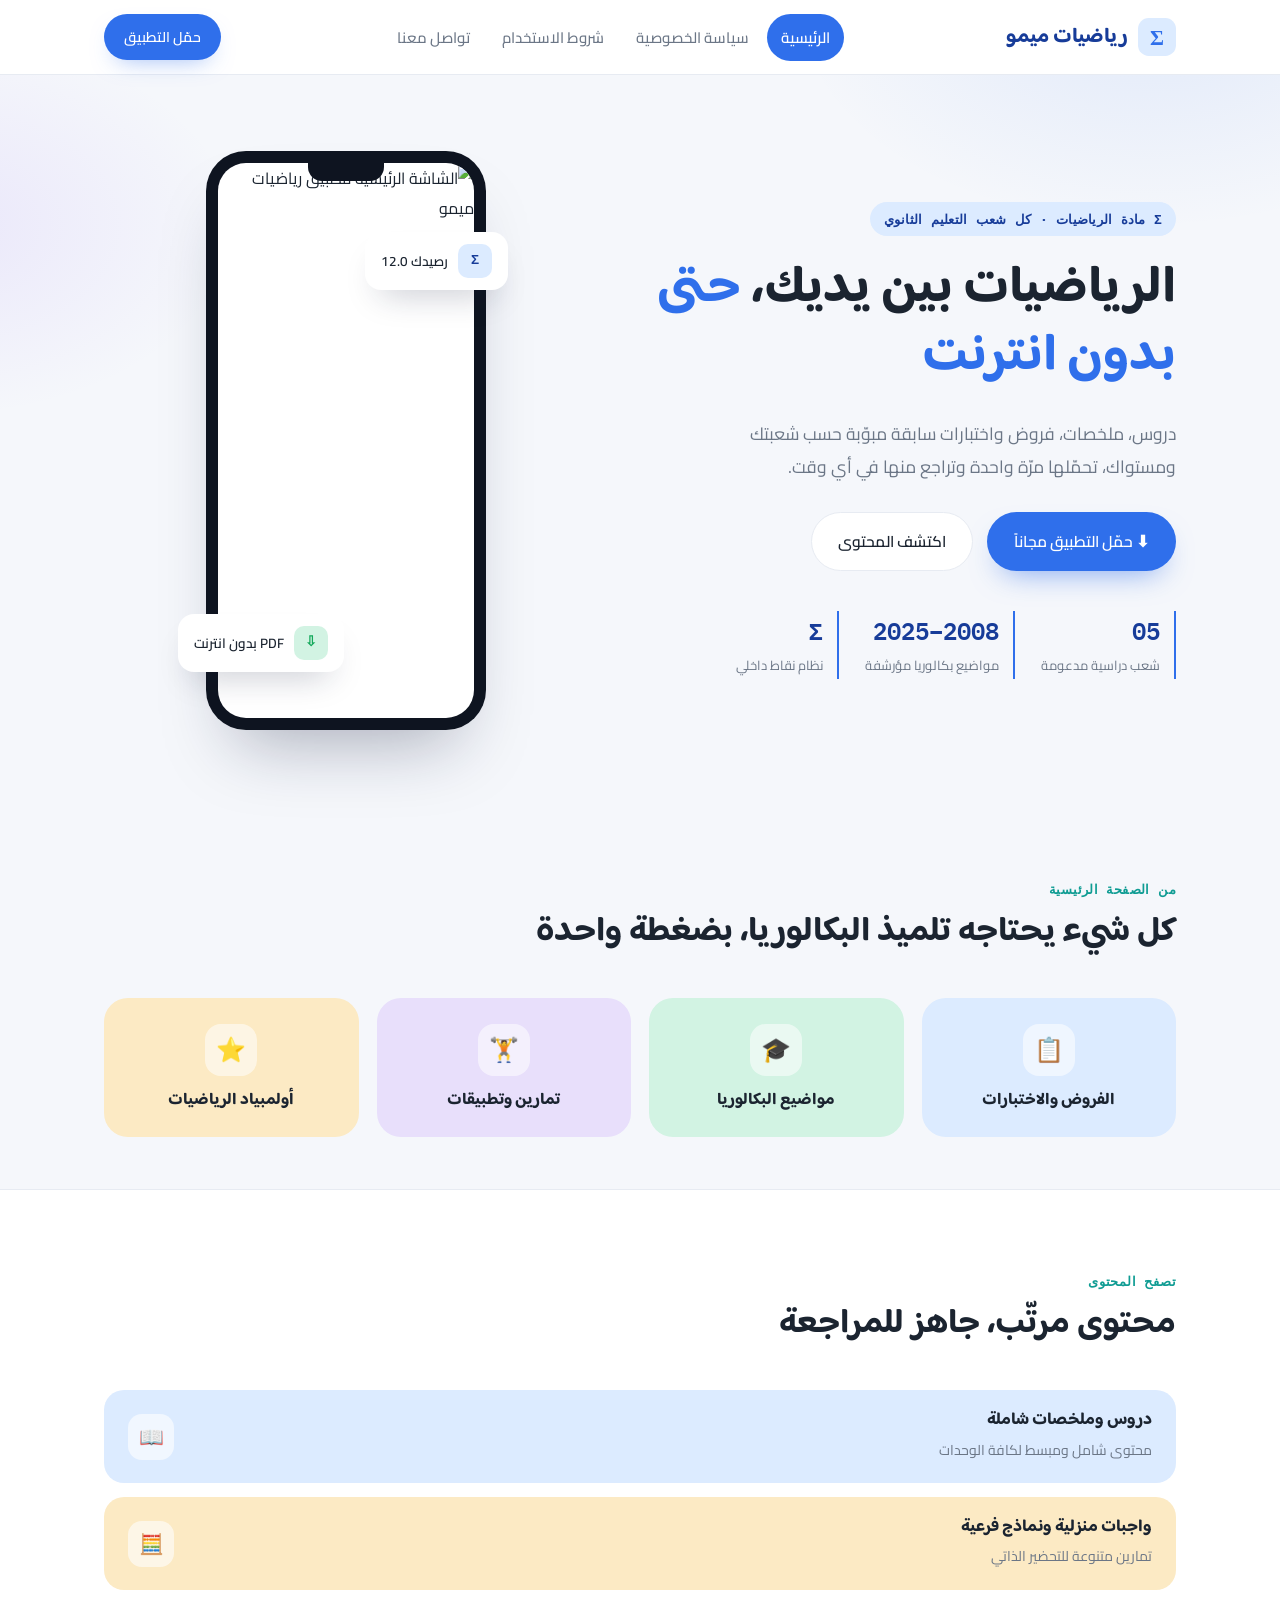
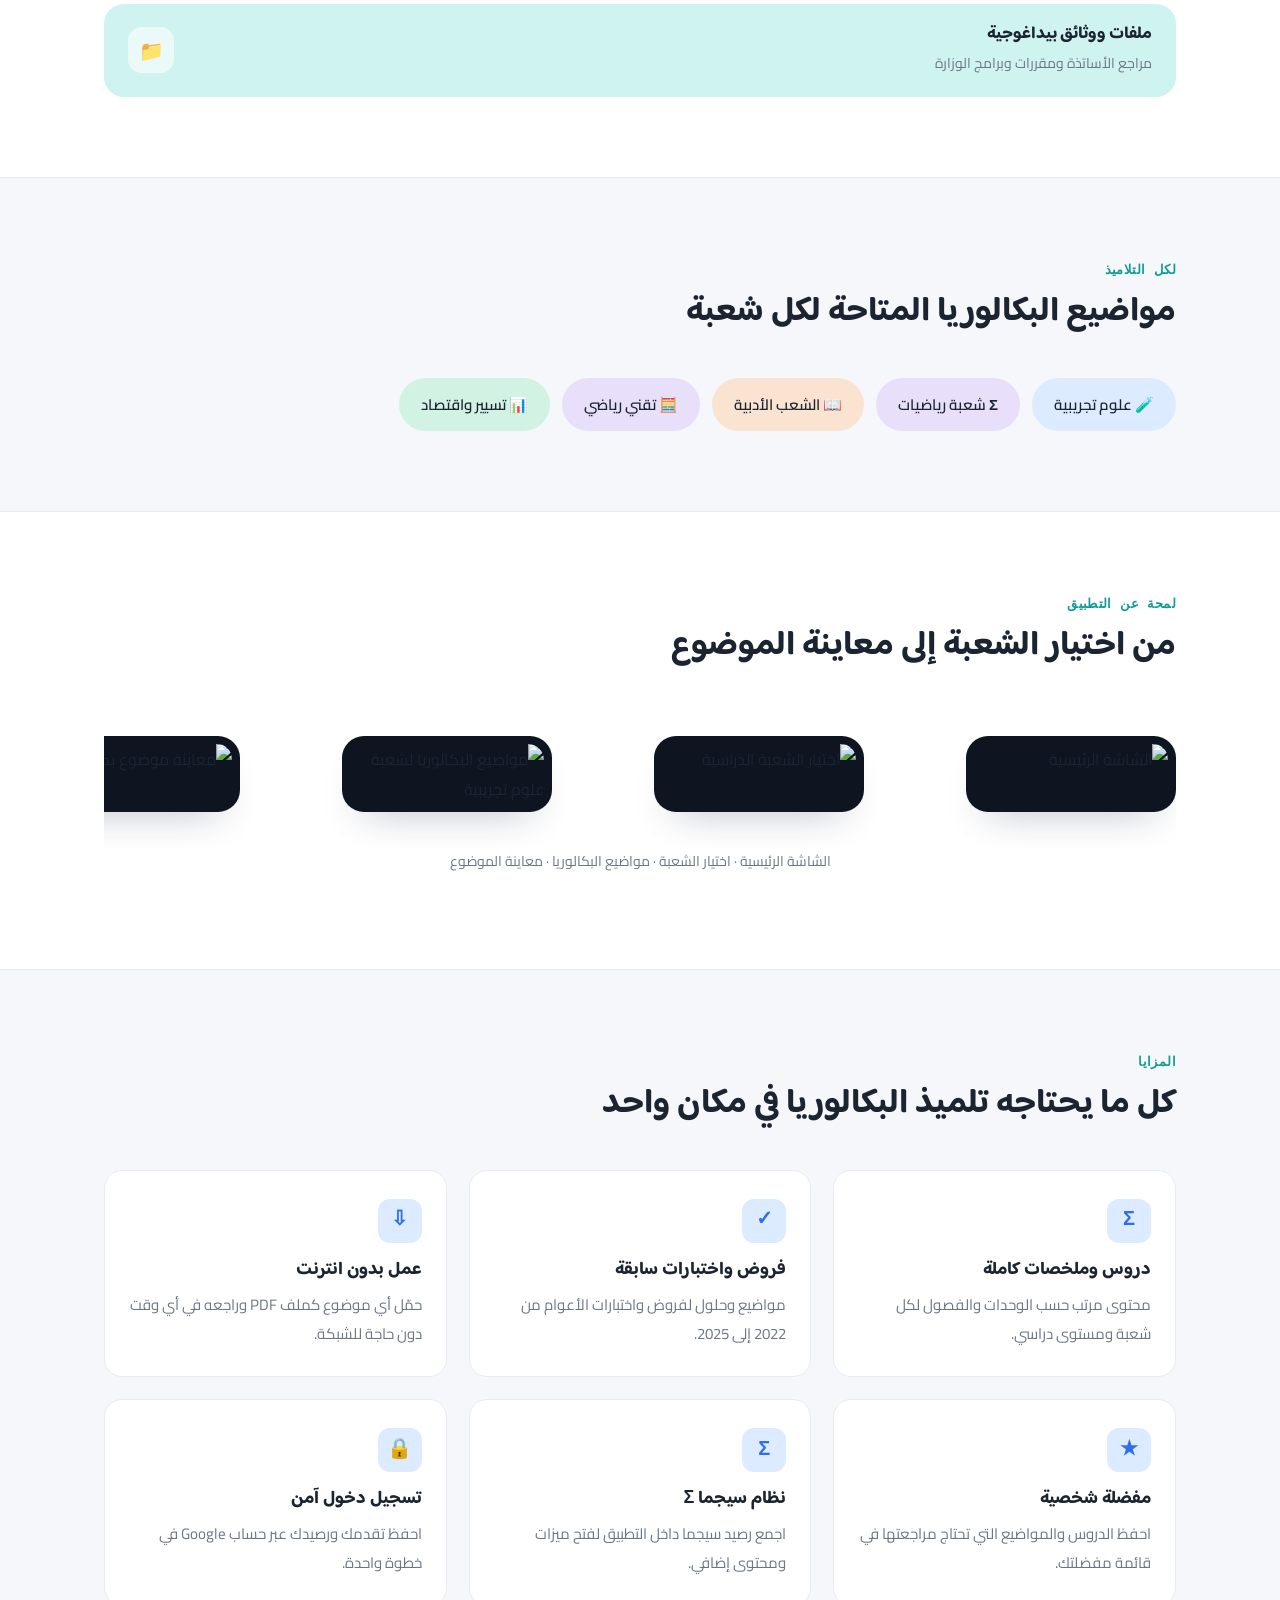
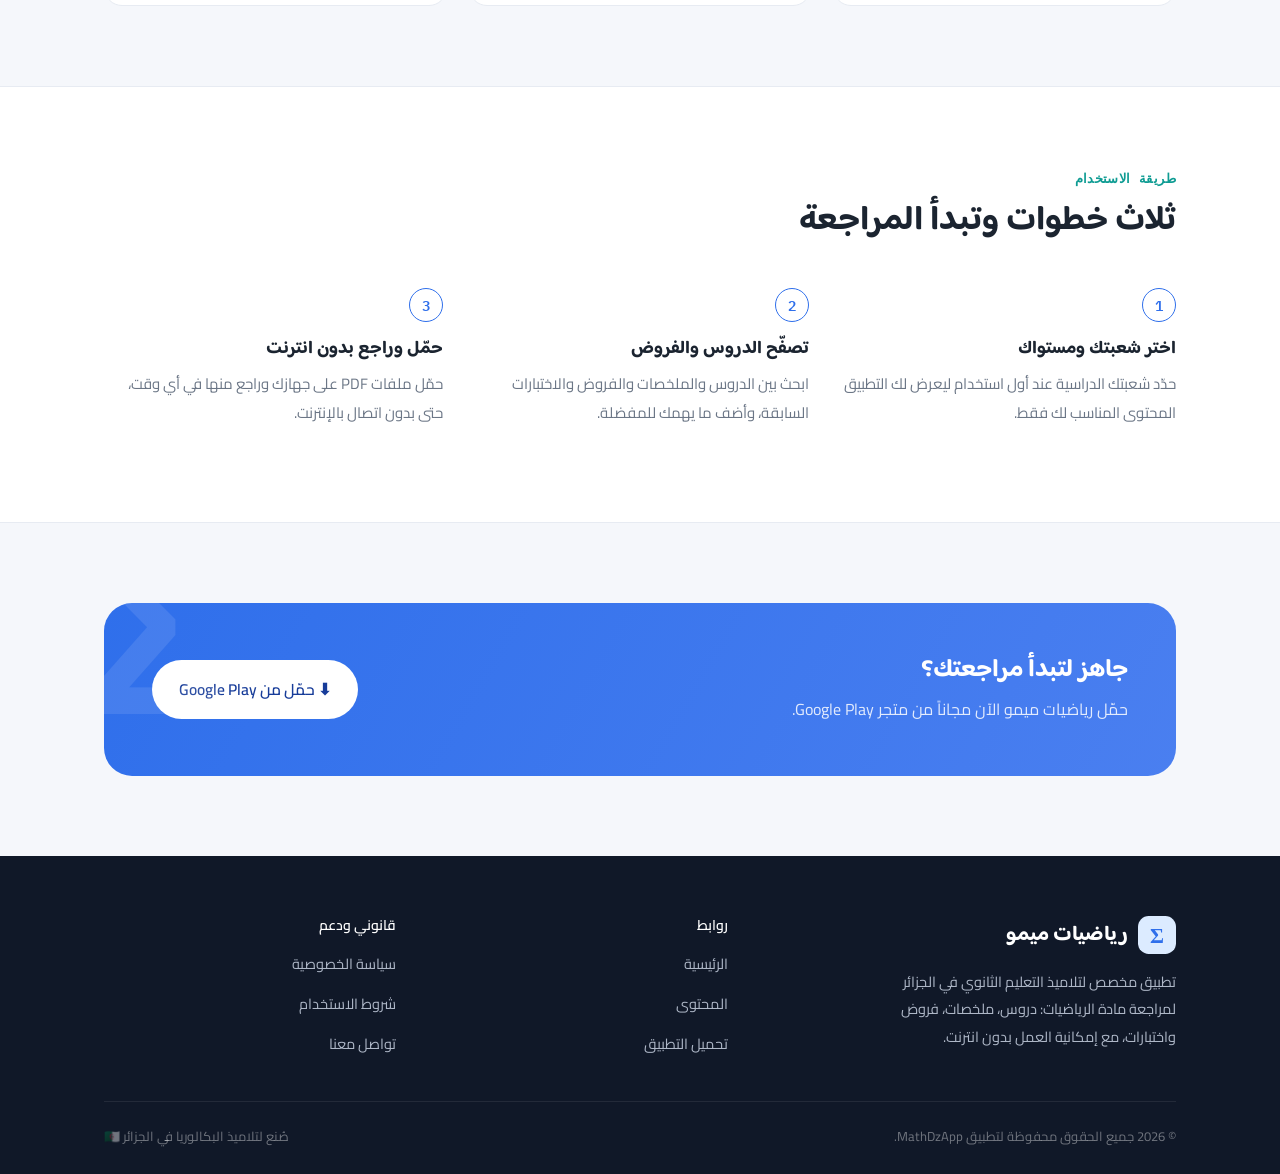
==== index.html @ 25da61ca "Add files via upload" ====
<!DOCTYPE html>
<html lang="ar" dir="rtl">
<head>
<meta charset="UTF-8">
<meta name="viewport" content="width=device-width, initial-scale=1.0">
<title>رياضيات ميمو — تطبيق الرياضيات لتلاميذ البكالوريا</title>
<meta name="description" content="رياضيات ميمو: دروس، ملخصات، فروض واختبارات في مادة الرياضيات لكل شعب التعليم الثانوي في الجزائر، مع إمكانية التحميل والعمل بدون انترنت.">
<link rel="icon" type="image/svg+xml" href="assets/favicon.svg">
<link rel="stylesheet" href="style.css">
</head>
<body>

<header class="site-header">
  <nav class="nav">
    <a href="index.html" class="brand">
      <svg class="mark" viewBox="0 0 64 64"><rect width="64" height="64" rx="18" fill="#DCEBFF"/><text x="32" y="45" text-anchor="middle" font-family="Georgia, serif" font-size="36" font-weight="700" fill="#2F6FEB">Σ</text></svg>
      رياضيات ميمو
    </a>
    <button class="nav-toggle" aria-label="فتح القائمة" aria-expanded="false">☰</button>
    <ul class="nav-links">
      <li><a href="index.html" aria-current="page">الرئيسية</a></li>
      <li><a href="privacy.html">سياسة الخصوصية</a></li>
      <li><a href="terms.html">شروط الاستخدام</a></li>
      <li><a href="contact.html">تواصل معنا</a></li>
    </ul>
    <a href="#download" class="nav-cta">حمّل التطبيق</a>
  </nav>
</header>

<main>

  <!-- HERO -->
  <section class="hero">
    <div class="container hero-inner">
      <div>
        <span class="eyebrow">Σ مادة الرياضيات · كل شعب التعليم الثانوي</span>
        <h1>الرياضيات بين يديك، <em>حتى بدون انترنت</em></h1>
        <p class="lead">دروس، ملخصات، فروض واختبارات سابقة مبوّبة حسب شعبتك ومستواك، تحمّلها مرّة واحدة وتراجع منها في أي وقت.</p>
        <div class="hero-actions">
          <a href="#download" class="btn btn-blue">⬇ حمّل التطبيق مجاناً</a>
          <a href="#categories" class="btn btn-ghost">اكتشف المحتوى</a>
        </div>
        <div class="hero-stats">
          <div><span class="num">05</span><span class="label">شعب دراسية مدعومة</span></div>
          <div><span class="num">2008–2025</span><span class="label">مواضيع بكالوريا مؤرشفة</span></div>
          <div><span class="num">Σ</span><span class="label">نظام نقاط داخلي</span></div>
        </div>
      </div>

      <div>
        <div class="phone-frame">
          <div class="notch" aria-hidden="true"></div>
          <div class="phone-screen">
            <img src="assets/screenshots/shot-home.png" alt="الشاشة الرئيسية لتطبيق رياضيات ميمو" loading="lazy">
          </div>
          <div class="phone-float float-1">
            <span class="dot">Σ</span> رصيدك 12.0
          </div>
          <div class="phone-float float-2">
            <span class="dot">⇩</span> PDF بدون انترنت
          </div>
        </div>
      </div>
    </div>
  </section>

  <!-- CATEGORY GRID — mirrors the app's own home screen -->
  <section id="categories" class="section section-tight">
    <div class="container">
      <div class="section-head">
        <span class="eyebrow-light">من الصفحة الرئيسية</span>
        <h2>كل شيء يحتاجه تلميذ البكالوريا، بضغطة واحدة</h2>
      </div>
      <div class="category-grid">
        <div class="category-card cat-blue">
          <div class="icon">📋</div>
          <h3>الفروض والاختبارات</h3>
        </div>
        <div class="category-card cat-green">
          <div class="icon">🎓</div>
          <h3>مواضيع البكالوريا</h3>
        </div>
        <div class="category-card cat-purple">
          <div class="icon">🏋</div>
          <h3>تمارين وتطبيقات</h3>
        </div>
        <div class="category-card cat-amber">
          <div class="icon">⭐</div>
          <h3>أولمبياد الرياضيات</h3>
        </div>
      </div>
    </div>
  </section>

  <!-- BROWSE LIST -->
  <section class="section section-alt">
    <div class="container">
      <div class="section-head">
        <span class="eyebrow-light">تصفح المحتوى</span>
        <h2>محتوى مرتّب، جاهز للمراجعة</h2>
      </div>
      <div class="browse-list">
        <div class="browse-row cat-blue">
          <div class="txt">
            <h3>دروس وملخصات شاملة</h3>
            <p>محتوى شامل ومبسط لكافة الوحدات</p>
          </div>
          <div class="icon">📖</div>
        </div>
        <div class="browse-row cat-amber">
          <div class="txt">
            <h3>واجبات منزلية ونماذج فرعية</h3>
            <p>تمارين متنوعة للتحضير الذاتي</p>
          </div>
          <div class="icon">🧮</div>
        </div>
        <div class="browse-row cat-teal">
          <div class="txt">
            <h3>ملفات ووثائق بيداغوجية</h3>
            <p>مراجع الأساتذة ومقررات وبرامج الوزارة</p>
          </div>
          <div class="icon">📁</div>
        </div>
      </div>
    </div>
  </section>

  <!-- STREAMS -->
  <section class="section">
    <div class="container">
      <div class="section-head">
        <span class="eyebrow-light">لكل التلاميذ</span>
        <h2>مواضيع البكالوريا المتاحة لكل شعبة</h2>
      </div>
      <ul class="streams">
        <li class="cat-blue">🧪 علوم تجريبية</li>
        <li class="cat-purple">Σ شعبة رياضيات</li>
        <li class="cat-peach">📖 الشعب الأدبية</li>
        <li class="cat-purple">🧮 تقني رياضي</li>
        <li class="cat-green">📊 تسيير واقتصاد</li>
      </ul>
    </div>
  </section>

  <!-- SCREENSHOT STRIP -->
  <section class="section section-alt">
    <div class="container">
      <div class="section-head">
        <span class="eyebrow-light">لمحة عن التطبيق</span>
        <h2>من اختيار الشعبة إلى معاينة الموضوع</h2>
      </div>
      <div class="shots-strip">
        <figure class="shot">
          <img src="assets/screenshots/shot-home.png" alt="الشاشة الرئيسية" loading="lazy">
        </figure>
        <figure class="shot">
          <img src="assets/screenshots/shot-streams.png" alt="اختيار الشعبة الدراسية" loading="lazy">
        </figure>
        <figure class="shot">
          <img src="assets/screenshots/shot-exams.png" alt="مواضيع البكالوريا لشعبة علوم تجريبية" loading="lazy">
        </figure>
        <figure class="shot">
          <img src="assets/screenshots/shot-paper.png" alt="معاينة موضوع بكالوريا" loading="lazy">
        </figure>
      </div>
      <p style="text-align:center;font-size:14px;">الشاشة الرئيسية · اختيار الشعبة · مواضيع البكالوريا · معاينة الموضوع</p>
    </div>
  </section>

  <!-- FEATURES -->
  <section class="section">
    <div class="container">
      <div class="section-head">
        <span class="eyebrow-light">المزايا</span>
        <h2>كل ما يحتاجه تلميذ البكالوريا في مكان واحد</h2>
      </div>
      <div class="features">
        <div class="feature-card">
          <div class="icon">Σ</div>
          <h3>دروس وملخصات كاملة</h3>
          <p>محتوى مرتب حسب الوحدات والفصول لكل شعبة ومستوى دراسي.</p>
        </div>
        <div class="feature-card">
          <div class="icon">✓</div>
          <h3>فروض واختبارات سابقة</h3>
          <p>مواضيع وحلول لفروض واختبارات الأعوام من 2022 إلى 2025.</p>
        </div>
        <div class="feature-card">
          <div class="icon">⇩</div>
          <h3>عمل بدون انترنت</h3>
          <p>حمّل أي موضوع كملف PDF وراجعه في أي وقت دون حاجة للشبكة.</p>
        </div>
        <div class="feature-card">
          <div class="icon">★</div>
          <h3>مفضلة شخصية</h3>
          <p>احفظ الدروس والمواضيع التي تحتاج مراجعتها في قائمة مفضلتك.</p>
        </div>
        <div class="feature-card">
          <div class="icon">Σ</div>
          <h3>نظام سيجما Σ</h3>
          <p>اجمع رصيد سيجما داخل التطبيق لفتح ميزات ومحتوى إضافي.</p>
        </div>
        <div class="feature-card">
          <div class="icon">🔒</div>
          <h3>تسجيل دخول آمن</h3>
          <p>احفظ تقدمك ورصيدك عبر حساب Google في خطوة واحدة.</p>
        </div>
      </div>
    </div>
  </section>

  <!-- HOW IT WORKS -->
  <section class="section section-alt">
    <div class="container">
      <div class="section-head">
        <span class="eyebrow-light">طريقة الاستخدام</span>
        <h2>ثلاث خطوات وتبدأ المراجعة</h2>
      </div>
      <div class="steps">
        <div class="step">
          <span class="step-num">1</span>
          <h3>اختر شعبتك ومستواك</h3>
          <p>حدّد شعبتك الدراسية عند أول استخدام ليعرض لك التطبيق المحتوى المناسب لك فقط.</p>
        </div>
        <div class="step">
          <span class="step-num">2</span>
          <h3>تصفّح الدروس والفروض</h3>
          <p>ابحث بين الدروس والملخصات والفروض والاختبارات السابقة، وأضف ما يهمك للمفضلة.</p>
        </div>
        <div class="step">
          <span class="step-num">3</span>
          <h3>حمّل وراجع بدون انترنت</h3>
          <p>حمّل ملفات PDF على جهازك وراجع منها في أي وقت، حتى بدون اتصال بالإنترنت.</p>
        </div>
      </div>
    </div>
  </section>

  <!-- DOWNLOAD CTA -->
  <section id="download" class="section">
    <div class="container">
      <div class="cta-banner">
        <div>
          <h2>جاهز لتبدأ مراجعتك؟</h2>
          <p>حمّل رياضيات ميمو الآن مجاناً من متجر Google Play.</p>
        </div>
        <a href="#" class="btn btn-ghost" aria-label="تحميل التطبيق من متجر Google Play">⬇ حمّل من Google Play</a>
      </div>
    </div>
  </section>

</main>

<footer class="site-footer">
  <div class="container">
    <div class="footer-grid">
      <div class="footer-brand">
        <a href="index.html" class="brand">
          <svg class="mark" viewBox="0 0 64 64"><rect width="64" height="64" rx="18" fill="#DCEBFF"/><text x="32" y="45" text-anchor="middle" font-family="Georgia, serif" font-size="36" font-weight="700" fill="#2F6FEB">Σ</text></svg>
          رياضيات ميمو
        </a>
        <p>تطبيق مخصص لتلاميذ التعليم الثانوي في الجزائر لمراجعة مادة الرياضيات: دروس، ملخصات، فروض واختبارات، مع إمكانية العمل بدون انترنت.</p>
      </div>
      <div class="footer-col">
        <h4>روابط</h4>
        <ul>
          <li><a href="index.html">الرئيسية</a></li>
          <li><a href="index.html#categories">المحتوى</a></li>
          <li><a href="index.html#download">تحميل التطبيق</a></li>
        </ul>
      </div>
      <div class="footer-col">
        <h4>قانوني ودعم</h4>
        <ul>
          <li><a href="privacy.html">سياسة الخصوصية</a></li>
          <li><a href="terms.html">شروط الاستخدام</a></li>
          <li><a href="contact.html">تواصل معنا</a></li>
        </ul>
      </div>
    </div>
    <div class="footer-bottom">
      <span>© 2026 جميع الحقوق محفوظة لتطبيق MathDzApp.</span>
      <span>صُنع لتلاميذ البكالوريا في الجزائر 🇩🇿</span>
    </div>
  </div>
</footer>

<script src="assets/common.js"></script>
</body>
</html>
---- style.css ----
/* ============================================================
   رياضيات ميمو — site stylesheet
   Design concept: matched 1:1 to the app's own UI language —
   a light, airy surface with soft pastel category cards, a
   confident blue brand color, and the Σ badge as the signature
   mark, exactly as it appears in-app.
   ============================================================ */

@import url('https://fonts.googleapis.com/css2?family=Baloo+Bhaijaan+2:wght@500;600;700;800&family=Cairo:wght@400;500;600;700;800&family=IBM+Plex+Mono:wght@400;500&display=swap');

:root{
  /* ---- brand ---- */
  --blue:#2F6FEB;
  --blue-dark:#1D4FC4;
  --blue-ink:#173C99;

  /* ---- pastel category colors (lifted straight from the app) ---- */
  --c-blue-bg:#DCEBFF;   --c-blue-ic:#2F6FEB;
  --c-green-bg:#D2F3E3;  --c-green-ic:#12A85A;
  --c-purple-bg:#E8DFFB; --c-purple-ic:#8A5CF6;
  --c-amber-bg:#FCEAC4;  --c-amber-ic:#E2900F;
  --c-teal-bg:#CFF3F1;   --c-teal-ic:#0F9C93;
  --c-peach-bg:#FBE3D2;  --c-peach-ic:#E06B2E;

  /* ---- neutrals ---- */
  --bg:#F5F7FB;
  --surface:#FFFFFF;
  --ink:#1B2430;
  --ink-soft:#6B7686;
  --line:#E7EBF2;

  --font-display:'Baloo Bhaijaan 2','Cairo',sans-serif;
  --font-body:'Cairo','Tahoma',sans-serif;
  --font-mono:'IBM Plex Mono',monospace;

  --radius-sm:10px;
  --radius-md:18px;
  --radius-lg:28px;
}

*{box-sizing:border-box;}
html{scroll-behavior:smooth;}
body{
  margin:0;
  font-family:var(--font-body);
  color:var(--ink);
  background:var(--bg);
  direction:rtl;
  -webkit-font-smoothing:antialiased;
}
img{max-width:100%;display:block;}
a{color:inherit;text-decoration:none;}
ul{margin:0;padding:0;}
h1,h2,h3,h4{font-family:var(--font-display);font-weight:700;margin:0 0 .5em;line-height:1.3;}
p{margin:0 0 1em;line-height:1.9;color:var(--ink-soft);}
.container{max-width:1120px;margin:0 auto;padding:0 24px;}

:focus-visible{outline:3px solid var(--blue);outline-offset:3px;}

@media (prefers-reduced-motion: reduce){
  *{animation-duration:0.01ms !important;animation-iteration-count:1 !important;transition-duration:0.01ms !important;scroll-behavior:auto !important;}
}

/* ---------------------------------------------------------------
   Nav — light bar like the app's own top header
   --------------------------------------------------------------- */
.site-header{
  position:sticky;top:0;z-index:50;
  background:rgba(255,255,255,0.92);
  backdrop-filter:blur(10px);
  border-bottom:1px solid var(--line);
}
.nav{
  display:flex;align-items:center;justify-content:space-between;
  padding:14px 24px;max-width:1120px;margin:0 auto;
}
.brand{display:flex;align-items:center;gap:10px;color:var(--blue-ink);font-family:var(--font-display);font-size:21px;font-weight:700;}
.brand .mark{width:38px;height:38px;flex-shrink:0;}
.nav-links{display:flex;align-items:center;gap:4px;list-style:none;}
.nav-links a{
  color:var(--ink-soft);font-size:15px;padding:9px 14px;border-radius:999px;
  transition:background .2s ease,color .2s ease;font-weight:500;
}
.nav-links a:hover{background:var(--c-blue-bg);color:var(--blue-ink);}
.nav-links a[aria-current="page"]{color:#fff;background:var(--blue);font-weight:600;}
.nav-cta{
  background:var(--blue);color:#fff;font-weight:600;font-size:14px;
  padding:10px 20px;border-radius:999px;white-space:nowrap;
  transition:background .2s ease, transform .2s ease;
  box-shadow:0 10px 24px -12px rgba(47,111,235,0.55);
}
.nav-cta:hover{background:var(--blue-dark);transform:translateY(-1px);}
.nav-toggle{display:none;background:none;border:0;color:var(--blue-ink);font-size:26px;cursor:pointer;padding:4px;}

@media (max-width:860px){
  .nav-toggle{display:block;}
  .nav-links{
    position:absolute;inset-inline:0;top:100%;
    flex-direction:column;align-items:stretch;gap:2px;
    background:#fff;padding:10px 20px 18px;
    border-bottom:1px solid var(--line);
    display:none;
  }
  .nav-links.open{display:flex;}
  .nav-links a{padding:12px 14px;}
  .nav-cta{display:none;}
}

/* ---------------------------------------------------------------
   Hero
   --------------------------------------------------------------- */
.hero{
  position:relative;overflow:hidden;
  background:
    radial-gradient(600px 380px at 90% -10%, rgba(47,111,235,0.10), transparent 60%),
    radial-gradient(500px 320px at -5% 20%, rgba(138,92,246,0.10), transparent 60%),
    var(--bg);
  padding:76px 0 96px;
}
.hero-inner{position:relative;display:grid;grid-template-columns:1fr .9fr;gap:52px;align-items:center;}
.eyebrow{
  display:inline-flex;align-items:center;gap:8px;
  font-family:var(--font-mono);font-size:13px;letter-spacing:.02em;
  color:var(--blue-ink);background:var(--c-blue-bg);
  padding:6px 14px;border-radius:999px;margin-bottom:20px;font-weight:600;
}
.hero h1{font-size:clamp(32px,4.4vw,52px);color:var(--ink);}
.hero h1 em{font-style:normal;color:var(--blue);}
.hero p.lead{color:var(--ink-soft);font-size:17.5px;max-width:50ch;}
.hero-actions{display:flex;gap:14px;margin-top:28px;flex-wrap:wrap;}
.btn{
  display:inline-flex;align-items:center;gap:8px;
  padding:14px 26px;border-radius:999px;font-weight:600;font-size:15.5px;
  transition:transform .2s ease, background .2s ease, box-shadow .2s ease;
  cursor:pointer;border:1px solid transparent;
}
.btn-blue{background:var(--blue);color:#fff;box-shadow:0 14px 30px -14px rgba(47,111,235,0.65);}
.btn-blue:hover{background:var(--blue-dark);transform:translateY(-2px);}
.btn-ghost{border-color:var(--line);color:var(--ink);background:#fff;}
.btn-ghost:hover{background:var(--c-blue-bg);border-color:transparent;}
.hero-stats{display:flex;gap:26px;margin-top:40px;flex-wrap:wrap;}
.hero-stats div{border-inline-start:2px solid var(--blue);padding-inline-start:14px;}
.hero-stats .num{font-family:var(--font-mono);font-size:24px;color:var(--blue-ink);display:block;font-weight:600;}
.hero-stats .label{font-size:13px;color:var(--ink-soft);}

/* phone mockup showing real screenshots */
.phone-frame{
  position:relative;margin-inline:auto;width:min(280px,70vw);
  background:#0E1420;border-radius:40px;padding:12px;
  box-shadow:0 40px 70px -30px rgba(20,30,60,0.35);
}
.phone-frame .notch{
  position:absolute;top:12px;left:50%;transform:translateX(-50%);
  width:76px;height:18px;background:#0E1420;border-radius:0 0 14px 14px;z-index:2;
}
.phone-screen{
  border-radius:28px;overflow:hidden;background:#fff;aspect-ratio:9/19.5;
}
.phone-screen img{width:100%;height:100%;object-fit:cover;object-position:top;}
.phone-float{
  position:absolute;background:#fff;border-radius:16px;box-shadow:0 18px 34px -16px rgba(20,30,60,0.28);
  padding:12px 16px;display:flex;align-items:center;gap:10px;font-size:13.5px;font-weight:600;color:var(--ink);
}
.phone-float .dot{width:34px;height:34px;border-radius:10px;display:flex;align-items:center;justify-content:center;font-family:var(--font-display);font-weight:700;}
.float-1{top:14%;right:-8%;}
.float-1 .dot{background:var(--c-blue-bg);color:var(--blue-ink);}
.float-2{bottom:10%;left:-10%;}
.float-2 .dot{background:var(--c-green-bg);color:var(--c-green-ic);}

@media (max-width:860px){
  .hero-inner{grid-template-columns:1fr;}
  .hero{padding:56px 0 60px;}
  .phone-frame{margin-top:20px;}
  .float-1, .float-2{display:none;}
}

/* ---------------------------------------------------------------
   Sections
   --------------------------------------------------------------- */
.section{padding:80px 0;}
.section-tight{padding:52px 0;}
.section-head{max-width:640px;margin:0 0 44px;}
.section-head .eyebrow-light{
  font-family:var(--font-mono);font-size:13px;color:var(--c-teal-ic);letter-spacing:.03em;
  display:block;margin-bottom:10px;font-weight:600;
}
.section-head h2{font-size:clamp(24px,2.8vw,34px);color:var(--ink);}
.section-alt{background:var(--surface);border-top:1px solid var(--line);border-bottom:1px solid var(--line);}

/* stream chips */
.streams{display:flex;flex-wrap:wrap;gap:12px;}
.streams li{
  list-style:none;padding:12px 22px;border-radius:999px;font-size:15px;font-weight:600;
}

/* category cards — matches the app's 2x2 grid exactly */
.category-grid{display:grid;grid-template-columns:repeat(4,1fr);gap:18px;}
.category-card{
  border-radius:24px;padding:26px 20px;text-align:center;
  transition:transform .2s ease, box-shadow .2s ease;
}
.category-card:hover{transform:translateY(-4px);}
.category-card .icon{
  width:52px;height:52px;border-radius:16px;display:flex;align-items:center;justify-content:center;
  margin:0 auto 14px;font-size:24px;background:rgba(255,255,255,0.55);
}
.category-card h3{font-size:16.5px;margin:0;color:var(--ink);}
.cat-blue{background:var(--c-blue-bg);} .cat-blue .icon{color:var(--c-blue-ic);}
.cat-green{background:var(--c-green-bg);} .cat-green .icon{color:var(--c-green-ic);}
.cat-purple{background:var(--c-purple-bg);} .cat-purple .icon{color:var(--c-purple-ic);}
.cat-amber{background:var(--c-amber-bg);} .cat-amber .icon{color:var(--c-amber-ic);}
.cat-teal{background:var(--c-teal-bg);} .cat-teal .icon{color:var(--c-teal-ic);}
.cat-peach{background:var(--c-peach-bg);} .cat-peach .icon{color:var(--c-peach-ic);}

@media (max-width:860px){.category-grid{grid-template-columns:repeat(2,1fr);}}

/* browse rows — matches "تصفح المحتوى" list cards in-app */
.browse-list{display:flex;flex-direction:column;gap:14px;}
.browse-row{
  display:flex;align-items:center;justify-content:space-between;gap:16px;
  border-radius:20px;padding:20px 24px;
}
.browse-row .txt h3{font-size:17px;margin:0 0 4px;color:var(--ink);}
.browse-row .txt p{margin:0;font-size:14px;}
.browse-row .icon{
  width:46px;height:46px;border-radius:14px;flex-shrink:0;
  display:flex;align-items:center;justify-content:center;font-size:20px;background:rgba(255,255,255,0.6);
}

/* feature grid (general features section) */
.features{display:grid;grid-template-columns:repeat(3,1fr);gap:22px;}
.feature-card{
  background:var(--surface);border:1px solid var(--line);border-radius:var(--radius-md);
  padding:28px 24px;transition:transform .2s ease, box-shadow .2s ease;
}
.feature-card:hover{transform:translateY(-4px);box-shadow:0 18px 40px -22px rgba(27,36,48,0.16);}
.feature-card .icon{
  width:44px;height:44px;border-radius:12px;display:flex;align-items:center;justify-content:center;
  background:var(--c-blue-bg);color:var(--blue);font-family:var(--font-display);font-size:20px;font-weight:700;
  margin-bottom:16px;
}
.feature-card h3{font-size:18px;color:var(--ink);}
.feature-card p{margin:0;font-size:15px;}

@media (max-width:900px){.features{grid-template-columns:repeat(2,1fr);}}
@media (max-width:600px){.features{grid-template-columns:1fr;}}

/* steps */
.steps{display:grid;grid-template-columns:repeat(3,1fr);gap:28px;}
.step .step-num{
  font-family:var(--font-mono);font-size:14px;color:var(--blue);
  border:1.5px solid var(--blue);width:34px;height:34px;border-radius:50%;
  display:flex;align-items:center;justify-content:center;margin-bottom:16px;font-weight:600;
}
.step h3{font-size:18px;}
.step p{font-size:15px;}
@media (max-width:860px){.steps{grid-template-columns:1fr;}}

/* CTA banner */
.cta-banner{
  background:linear-gradient(120deg,var(--blue),#4A7FF0);
  border-radius:var(--radius-lg);padding:52px 48px;color:#fff;
  display:flex;align-items:center;justify-content:space-between;gap:24px;flex-wrap:wrap;
  position:relative;overflow:hidden;
}
.cta-banner::after{
  content:"Σ";position:absolute;font-family:var(--font-display);font-size:240px;
  color:rgba(255,255,255,0.10);left:-20px;bottom:-90px;font-weight:700;
}
.cta-banner h2{color:#fff;margin-bottom:6px;font-size:25px;}
.cta-banner p{color:rgba(255,255,255,0.85);margin:0;}
.cta-banner .btn-ghost{background:#fff;color:var(--blue-ink);border-color:transparent;}
.cta-banner .btn-ghost:hover{background:#EEF3FF;}

/* screenshot strip section */
.shots-strip{display:flex;gap:22px;overflow-x:auto;padding:8px 4px 20px;scroll-snap-type:x proximity;}
.shots-strip .shot{
  flex:0 0 auto;width:210px;scroll-snap-align:start;
  border-radius:22px;overflow:hidden;background:#0E1420;padding:8px;
  box-shadow:0 20px 40px -22px rgba(20,30,60,0.32);
}
.shots-strip .shot img{border-radius:16px;}
.shots-strip figcaption{text-align:center;color:var(--ink-soft);font-size:13.5px;margin-top:10px;font-weight:600;}

/* ---------------------------------------------------------------
   Legal / content pages (privacy, terms)
   --------------------------------------------------------------- */
.legal-hero{
  background:linear-gradient(180deg,#EEF3FF,var(--bg));
  padding:60px 0 40px;position:relative;overflow:hidden;border-bottom:1px solid var(--line);
}
.legal-hero .container{position:relative;}
.legal-hero .updated{font-family:var(--font-mono);font-size:13px;color:var(--blue-ink);font-weight:600;}
.legal-hero h1{margin-top:10px;font-size:clamp(28px,4vw,40px);color:var(--ink);}
.legal-hero p{color:var(--ink-soft);max-width:60ch;}

.legal-body{padding:52px 0 96px;}
.legal-layout{display:grid;grid-template-columns:260px 1fr;gap:52px;align-items:start;}
.legal-toc{
  position:sticky;top:96px;background:var(--surface);border:1px solid var(--line);
  border-radius:var(--radius-md);padding:20px;
}
.legal-toc h4{font-size:13px;color:var(--ink-soft);font-family:var(--font-mono);font-weight:500;margin-bottom:12px;text-transform:uppercase;letter-spacing:.03em;}
.legal-toc ol{list-style:none;counter-reset:toc;display:flex;flex-direction:column;gap:4px;}
.legal-toc li{counter-increment:toc;}
.legal-toc a{
  display:flex;gap:8px;font-size:14px;color:var(--ink-soft);padding:7px 8px;border-radius:8px;
}
.legal-toc a::before{content:counter(toc);font-family:var(--font-mono);color:var(--blue);font-size:12px;min-width:16px;font-weight:600;}
.legal-toc a:hover{background:var(--c-blue-bg);color:var(--blue-ink);}

.legal-article section{margin-bottom:38px;scroll-margin-top:100px;}
.legal-article h2{
  font-size:20px;color:var(--ink);display:flex;align-items:center;gap:10px;margin-bottom:14px;
}
.legal-article h2 .n{
  font-family:var(--font-mono);font-size:13px;color:#fff;background:var(--blue);
  width:28px;height:28px;border-radius:50%;display:flex;align-items:center;justify-content:center;flex-shrink:0;font-weight:600;
}
.legal-article p, .legal-article li{color:var(--ink-soft);font-size:15.5px;}
.legal-article ul{margin:0 0 1em;padding-inline-start:22px;list-style:none;}
.legal-article ul li{position:relative;padding-inline-start:20px;margin-bottom:8px;line-height:1.85;}
.legal-article ul li::before{content:"—";position:absolute;right:0;color:var(--blue);}
.legal-article strong{color:var(--ink);}
.legal-article a.inline-link{color:var(--c-teal-ic);text-decoration:underline;text-underline-offset:3px;}
.legal-note{
  background:var(--c-teal-bg);border-inline-start:3px solid var(--c-teal-ic);
  border-radius:var(--radius-sm);padding:16px 18px;font-size:14.5px;color:var(--ink);
}

@media (max-width:900px){
  .legal-layout{grid-template-columns:1fr;}
  .legal-toc{position:static;}
}

/* ---------------------------------------------------------------
   Contact page
   --------------------------------------------------------------- */
.contact-grid{display:grid;grid-template-columns:1fr 1fr;gap:32px;}
.contact-card{
  background:var(--surface);border:1px solid var(--line);border-radius:var(--radius-md);
  padding:32px;
}
.contact-card h3{font-size:19px;margin-bottom:10px;}
.contact-card .email-btn{
  display:inline-flex;align-items:center;gap:10px;margin-top:14px;
  background:var(--blue);color:#fff;padding:13px 22px;border-radius:999px;font-weight:600;font-size:15px;
}
.contact-card .email-btn:hover{background:var(--blue-dark);}
.faq-item{border-bottom:1px solid var(--line);padding:18px 0;}
.faq-item summary{cursor:pointer;font-weight:600;color:var(--ink);list-style:none;display:flex;justify-content:space-between;align-items:center;gap:12px;}
.faq-item summary::-webkit-details-marker{display:none;}
.faq-item summary::after{content:"+";font-family:var(--font-mono);color:var(--blue);font-size:20px;}
.faq-item[open] summary::after{content:"–";}
.faq-item p{margin-top:10px;}

@media (max-width:860px){.contact-grid{grid-template-columns:1fr;}}

/* ---------------------------------------------------------------
   Footer
   --------------------------------------------------------------- */
.site-footer{background:#101828;color:#AEB7C7;padding:60px 0 26px;}
.footer-grid{display:grid;grid-template-columns:1.4fr 1fr 1fr;gap:40px;padding-bottom:36px;border-bottom:1px solid rgba(255,255,255,0.08);}
.footer-brand .brand{margin-bottom:14px;color:#fff;}
.footer-brand p{max-width:38ch;font-size:14.5px;color:#AEB7C7;}
.footer-col h4{color:#fff;font-family:var(--font-body);font-size:14px;margin-bottom:14px;font-weight:600;}
.footer-col ul{display:flex;flex-direction:column;gap:10px;list-style:none;}
.footer-col a{font-size:14.5px;color:#AEB7C7;}
.footer-col a:hover{color:#8FB3FF;}
.footer-bottom{display:flex;justify-content:space-between;align-items:center;padding-top:22px;font-size:13px;flex-wrap:wrap;gap:10px;color:rgba(255,255,255,0.4);}
@media (max-width:760px){.footer-grid{grid-template-columns:1fr;}}
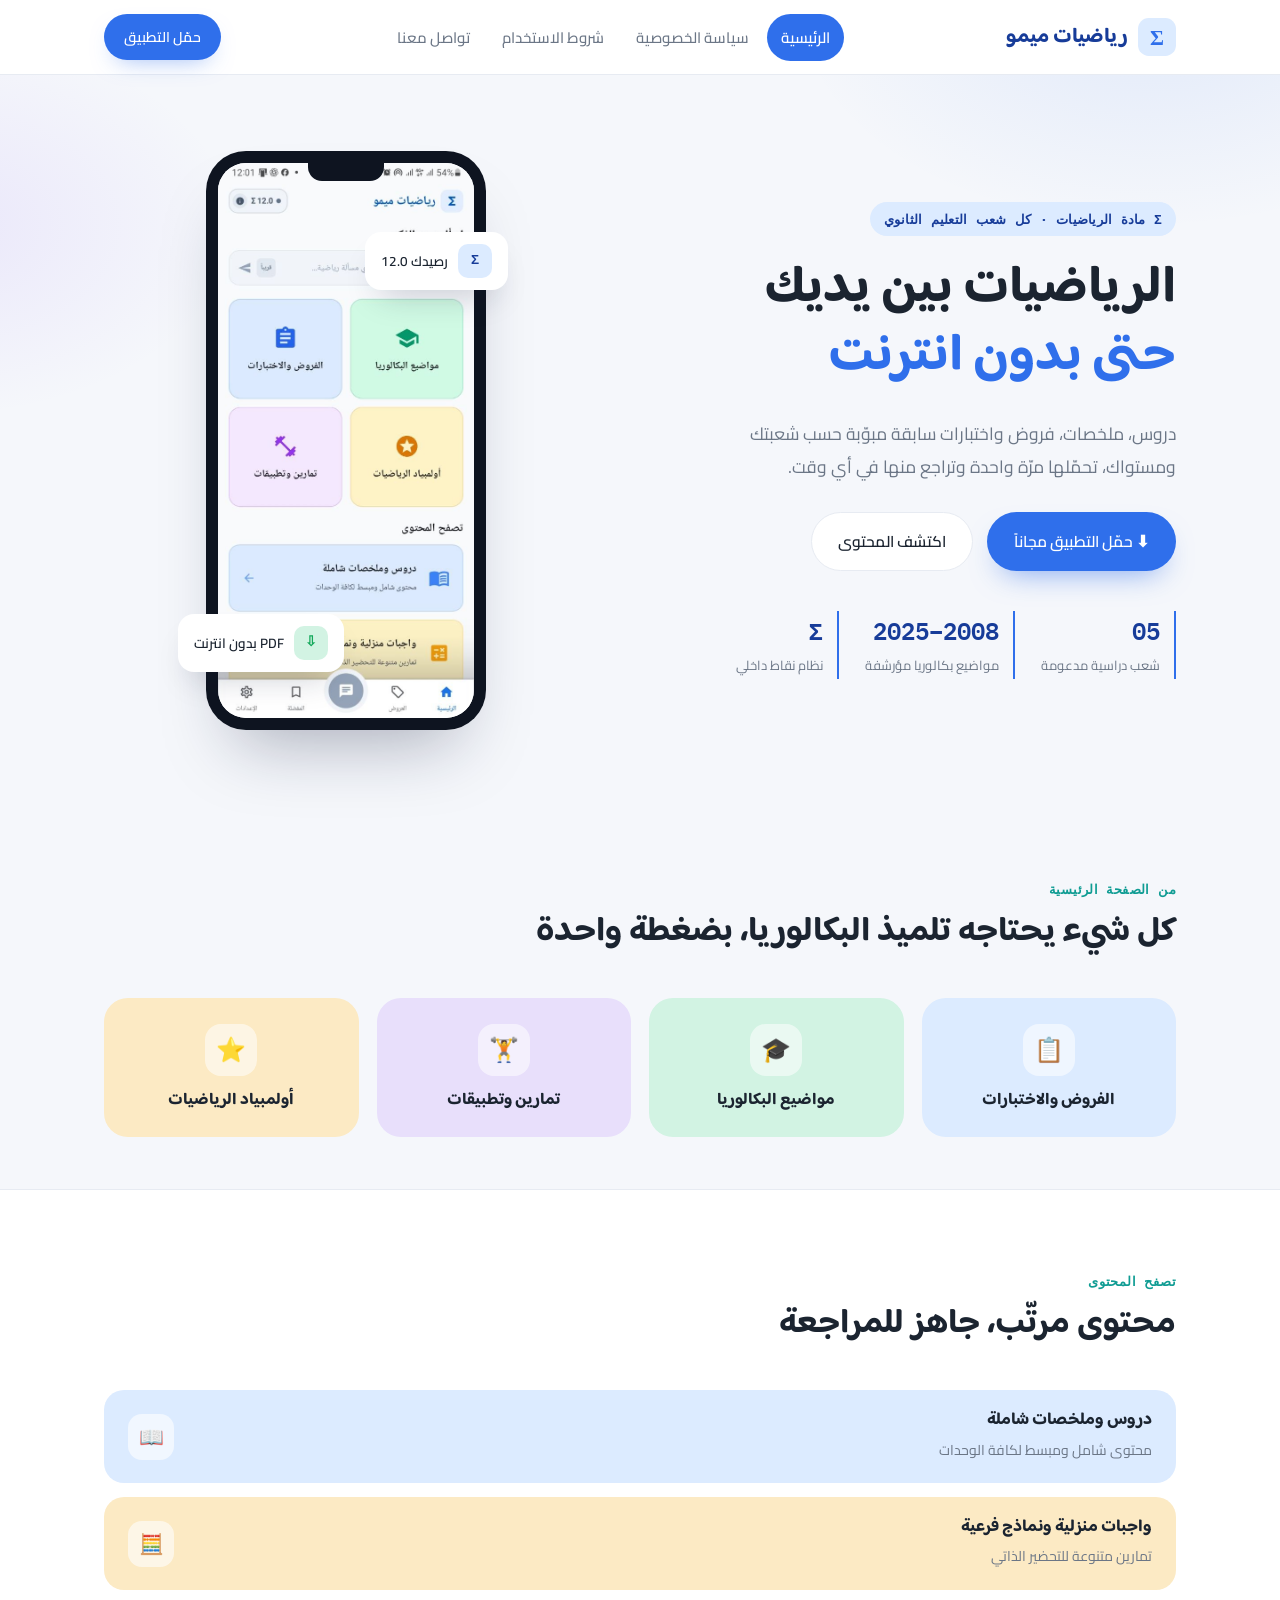
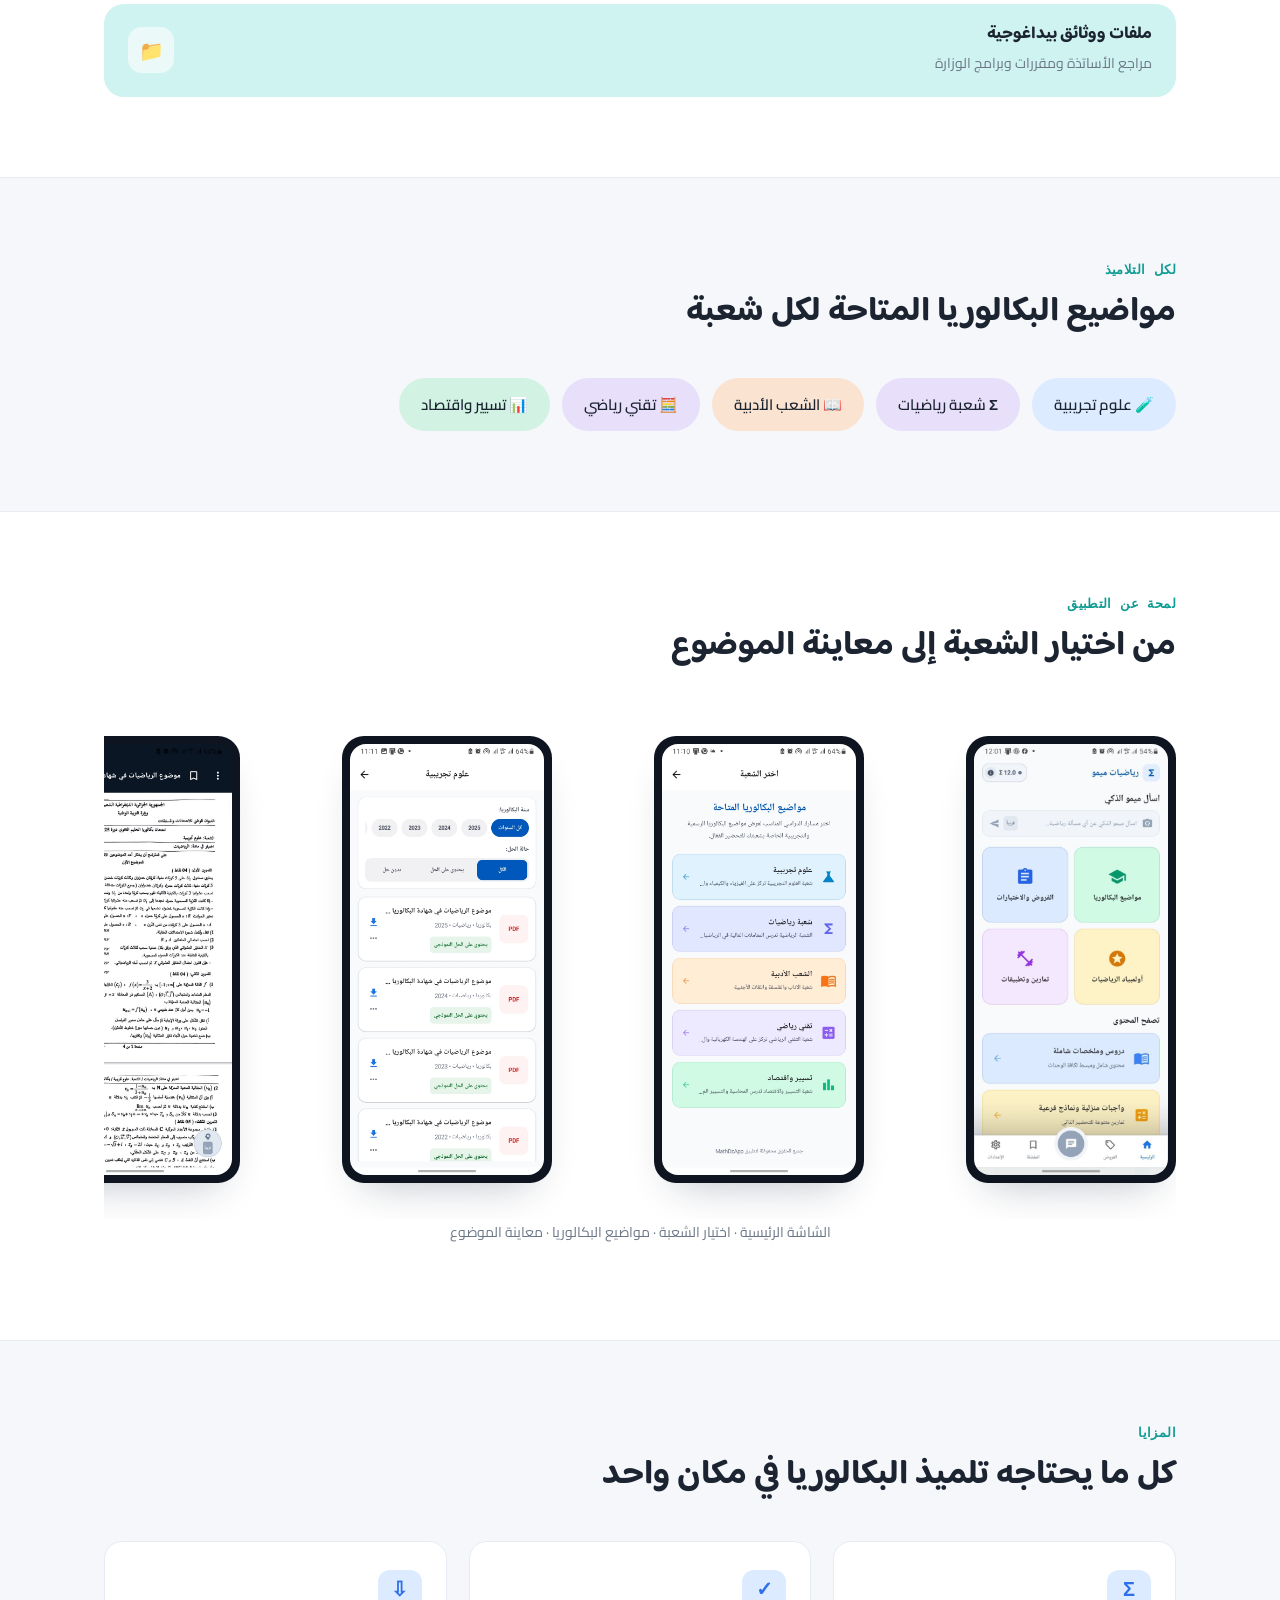
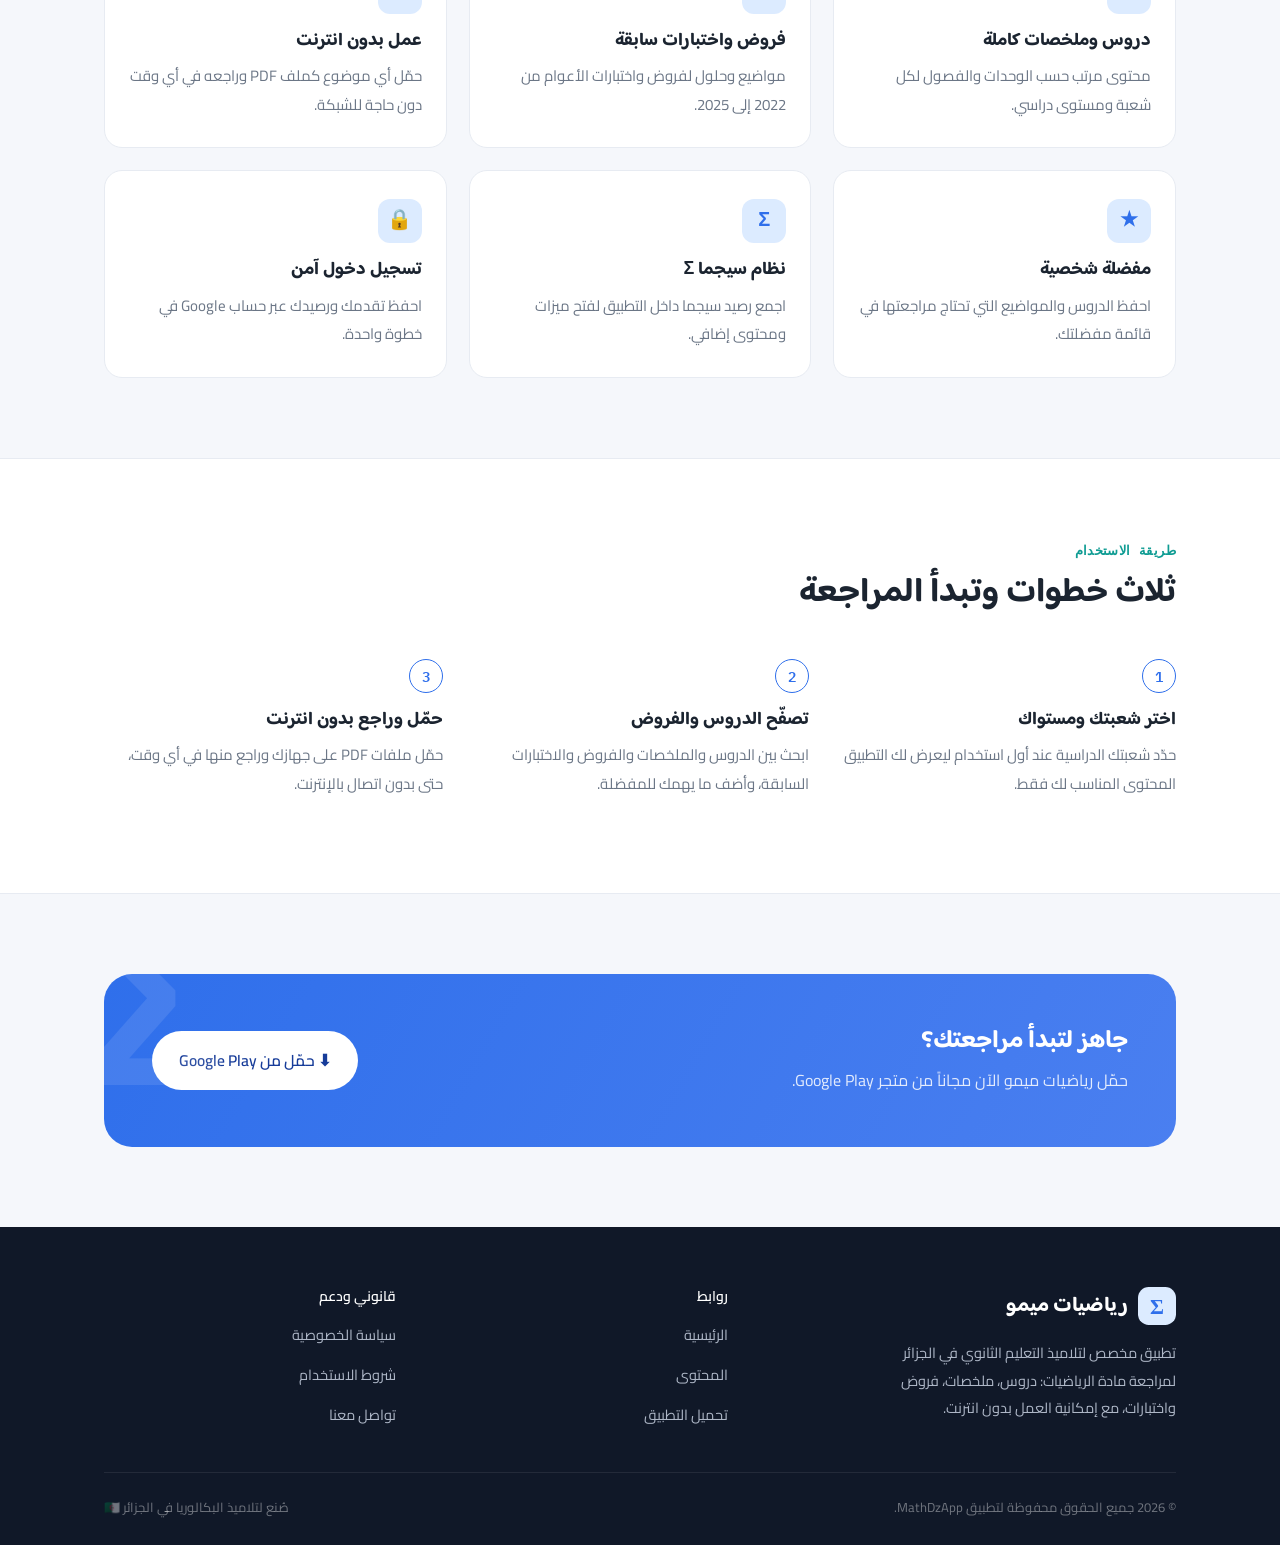
==== commit f8918b6f: "Update index.html" ====
--- a/index.html
+++ b/index.html
@@ -34,7 +34,7 @@
     <div class="container hero-inner">
       <div>
         <span class="eyebrow">Σ مادة الرياضيات · كل شعب التعليم الثانوي</span>
-        <h1>الرياضيات بين يديك، <em>حتى بدون انترنت</em></h1>
+        <h1>الرياضيات بين يديك<br> <em>حتى بدون انترنت</em></h1>
         <p class="lead">دروس، ملخصات، فروض واختبارات سابقة مبوّبة حسب شعبتك ومستواك، تحمّلها مرّة واحدة وتراجع منها في أي وقت.</p>
         <div class="hero-actions">
           <a href="#download" class="btn btn-blue">⬇ حمّل التطبيق مجاناً</a>
